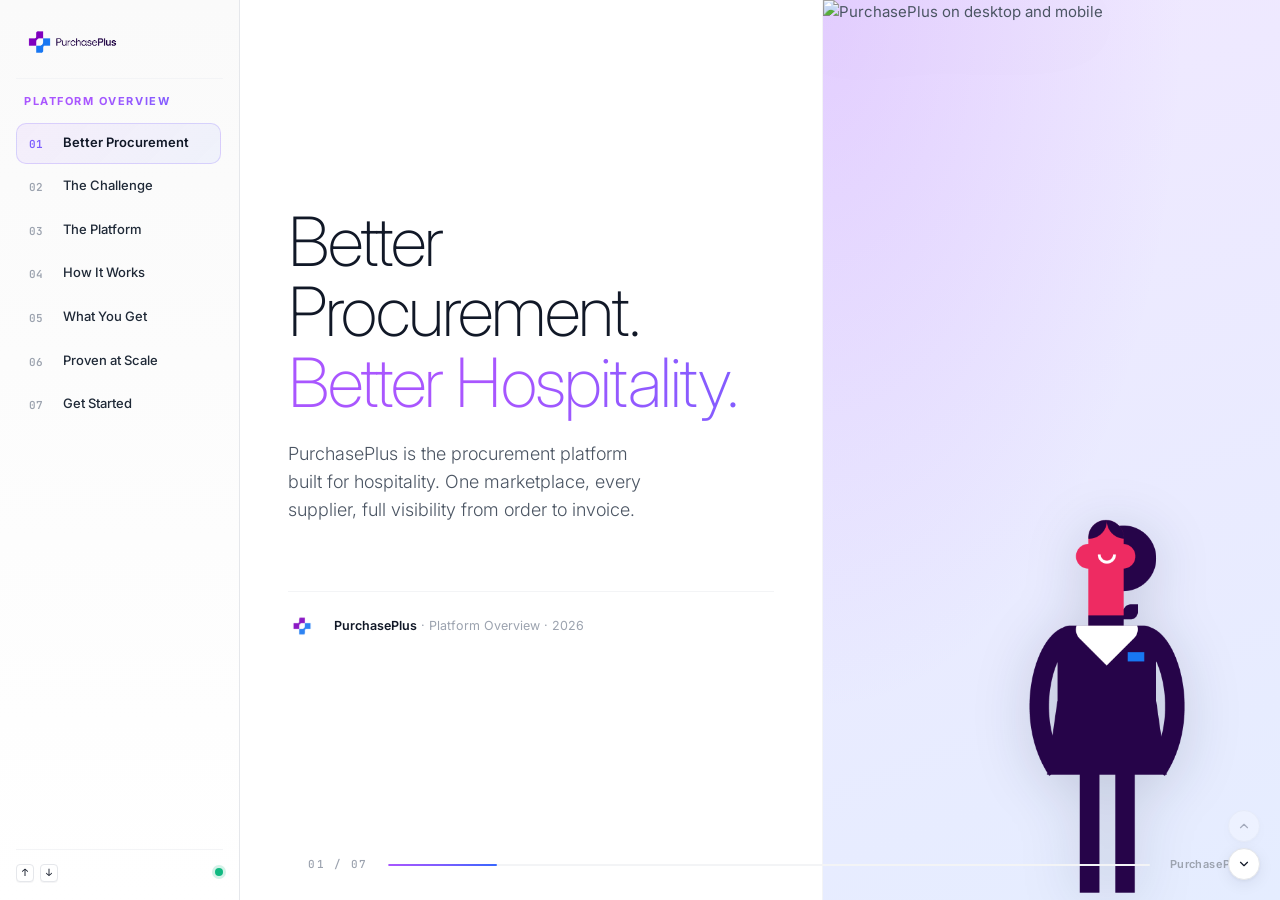
==== index.html @ c880e318 "Add branded PurchasePlus presentation template 7-slide HTML presentation with full asset set for Git" ====
<!DOCTYPE html>
<html lang="en">
<head>
<meta charset="UTF-8">
<meta name="viewport" content="width=device-width, initial-scale=1">
<title>PurchasePlus · Platform Overview</title>
<link rel="preconnect" href="https://fonts.googleapis.com">
<link rel="preconnect" href="https://fonts.gstatic.com" crossorigin>
<link href="https://fonts.googleapis.com/css2?family=Inter:wght@200;300;400;500;600;700&family=JetBrains+Mono:wght@400;500&display=swap" rel="stylesheet">
<link rel="icon" href="assets/PurchasePlus Logos/logo-emblem-mobile.png">
<style>
/* ==========================================================================
   PurchasePlus Presentation Template — canonical design system
   Single-file HTML. No framework. Vanilla JS.
   Sidebar nav + one-slide-at-a-time desktop. Scroll-snap on mobile.

   IMAGE PATHS (all relative to this file's location at /template/):
   Logos:      assets/PurchasePlus Logos/[file]
   Characters: assets/Longarms Characters/Stand Alone/[file]
   Scenes:     assets/Longarms Scenes/[file]
   UI cards:   assets/Colourful UI UX/Stand Alone/[file]
   Screens:    assets/PurchasePlus Web Application Screens/[file]
   Devices:    assets/PurchasePlus UI & UX/[file]
   Web imgs:   assets/Web Content/Images/[file]
   ========================================================================== */

:root {
  --grad:        linear-gradient(90deg, #a956ff 0%, #7c5dff 50%, #3766fe 100%);
  --grad-soft:   linear-gradient(135deg, #f5edff 0%, #eaf1ff 100%);
  --grad-img:    linear-gradient(160deg, #f0e8ff 0%, #e5edff 100%);
  --grad-deep:   linear-gradient(135deg, #594574 0%, #220646 100%);
  --purple:      #7c5dff;
  --light-purple:#a956ff;
  --blue:        #3766fe;
  --ink:         #111827;
  --ink-soft:    #1f2937;
  --body:        #4B5563;
  --muted:       #9ca3af;
  --soft:        #f8fafc;
  --softer:      #fafafa;
  --border:      #e5e7eb;
  --border-soft: #f3f4f6;
  --bg:          #ffffff;
  --green:       #10b981;
  --shadow:      0 4px 16px rgba(15,23,42,.07), 0 1px 3px rgba(15,23,42,.05);
  --shadow-lg:   0 24px 56px rgba(15,23,42,.10), 0 4px 12px rgba(15,23,42,.06);
  --radius:      12px;
  --radius-pill: 999px;
}

*, *::before, *::after { box-sizing: border-box; margin: 0; padding: 0; }
html, body { background: var(--bg); }
body {
  font-family: 'Inter', -apple-system, BlinkMacSystemFont, sans-serif;
  color: var(--body);
  font-size: 15px;
  line-height: 1.6;
  font-weight: 400;
  -webkit-font-smoothing: antialiased;
  -moz-osx-font-smoothing: grayscale;
}
h1, h2, h3, h4, h5, h6, p { text-wrap: balance; color: var(--ink); }
h1 { font-size: clamp(40px, 5.4vw, 68px); font-weight: 200; letter-spacing: -1.8px; line-height: 1.04; }
h2 { font-size: clamp(30px, 3.8vw, 52px); font-weight: 200; letter-spacing: -1.2px; line-height: 1.08; }
h3 { font-size: 17px; font-weight: 500; letter-spacing: -.2px; }
h4 { font-size: 13.5px; font-weight: 600; }
p  { font-weight: 300; }
ul { list-style: none; }
button { font-family: inherit; cursor: pointer; border: 0; background: none; }
.mono { font-family: 'JetBrains Mono', ui-monospace, monospace; font-variant-numeric: tabular-nums; }

/* ── Animated gradient text ── */
.grad {
  background: linear-gradient(90deg, #a956ff 0%, #a956ff 20%, #7c5dff 50%, #3766fe 80%, #3766fe 100%);
  background-size: 220% auto;
  -webkit-background-clip: text;
  background-clip: text;
  color: transparent;
  -webkit-text-fill-color: transparent;
  font-weight: inherit;
  animation: gradPulse 5s linear infinite;
}
@keyframes gradPulse {
  0%   { background-position: 200% 50%; }
  100% { background-position: 0% 50%; }
}

/* ══════════════════════════════════════════════════════════
   APP SHELL
   ══════════════════════════════════════════════════════════ */
.app { display: grid; grid-template-columns: 280px 1fr; height: 100dvh; }

/* ── Sidebar ── */
.sb {
  background: linear-gradient(180deg, #fafafa 0%, #fff 100%);
  border-right: 1px solid var(--border);
  padding: 24px 16px 18px;
  display: flex; flex-direction: column;
  height: 100dvh; overflow: hidden;
}
.sb-brand {
  display: flex; align-items: center; gap: 10px;
  padding: 0 6px 18px;
  border-bottom: 1px solid var(--border-soft);
  margin-bottom: 14px;
}
.sb-brand img { height: 36px; width: auto; max-width: 200px; }
.sb-eyebrow {
  font-size: 11px; font-weight: 700; letter-spacing: .14em;
  text-transform: uppercase; padding: 0 8px 12px;
}
.sb-list { flex: 1; overflow-y: auto; padding-right: 2px; }
.sb-list::-webkit-scrollbar { width: 4px; }
.sb-list::-webkit-scrollbar-thumb { background: var(--border); border-radius: 2px; }
.sb-item {
  display: flex; align-items: flex-start; gap: 12px;
  padding: 10px 12px; border-radius: 10px; cursor: pointer;
  margin-bottom: 2px; transition: all .15s;
  border: 1px solid transparent; user-select: none;
}
.sb-item:hover { background: var(--softer); }
.sb-item.is-active {
  background: linear-gradient(135deg, rgba(169,86,255,.08) 0%, rgba(55,102,254,.06) 100%);
  border-color: rgba(124,93,255,.22);
}
.sb-item-num {
  font-size: 11px; font-weight: 600; color: var(--muted);
  font-family: 'JetBrains Mono', monospace; min-width: 22px;
  padding-top: 2px; letter-spacing: .04em;
}
.sb-item.is-active .sb-item-num { color: var(--purple); }
.sb-item-label { font-size: 13px; font-weight: 500; color: var(--ink-soft); line-height: 1.35; }
.sb-item.is-active .sb-item-label { color: var(--ink); font-weight: 600; }
.sb-foot {
  padding-top: 14px; border-top: 1px solid var(--border-soft);
  font-size: 11px; color: var(--muted);
  display: flex; justify-content: space-between; align-items: center;
}
.sb-foot-hint { display: flex; align-items: center; gap: 6px; }
.kbd {
  display: inline-flex; align-items: center; justify-content: center;
  min-width: 18px; height: 18px; padding: 0 5px;
  font-size: 10px; font-weight: 600; font-family: 'JetBrains Mono', monospace;
  background: #fff; border: 1px solid var(--border); border-radius: 4px;
  color: var(--ink); box-shadow: 0 1px 0 rgba(15,23,42,.04);
}
.dot {
  width: 8px; height: 8px; background: var(--green);
  border-radius: 50%; display: inline-block;
  box-shadow: 0 0 0 3px rgba(16,185,129,.18);
  animation: dotPulse 2.4s ease infinite;
}
@keyframes dotPulse {
  0%, 100% { box-shadow: 0 0 0 3px rgba(16,185,129,.18); }
  50%       { box-shadow: 0 0 0 7px rgba(16,185,129,.04); }
}

/* Mobile sidebar toggle */
.sb-toggle {
  display: none; position: fixed; top: 14px; left: 14px; z-index: 110;
  width: 36px; height: 36px; background: #fff; border: 1px solid var(--border);
  border-radius: 9px; flex-direction: column; align-items: center; justify-content: center;
  gap: 4px; cursor: pointer; box-shadow: 0 2px 8px rgba(15,23,42,.08);
}
.sb-toggle span { width: 16px; height: 2px; background: var(--ink); border-radius: 1px; display: block; }
.sb-overlay { display: none; position: fixed; inset: 0; background: rgba(0,0,0,.3); z-index: 99; }
.sb-overlay.is-open { display: block; }

/* ── Main ── */
.main { position: relative; height: 100dvh; overflow: hidden; }
.slides { position: relative; height: 100%; }

/* ── Slide base ── */
.slide {
  position: absolute; inset: 0;
  display: flex; flex-direction: row;
  opacity: 0; pointer-events: none;
  transition: opacity .42s ease, transform .42s ease;
  transform: translateY(12px);
}
.slide.is-active { opacity: 1; pointer-events: auto; transform: translateY(0); }

/* Left content panel */
.slide-left {
  flex: 0 0 56%;
  padding: 52px 68px 100px;
  display: flex; flex-direction: column; justify-content: center;
  overflow-y: auto; position: relative;
}
.slide-left::-webkit-scrollbar { width: 0; }

/* Right visual panel */
.slide-right {
  flex: 1;
  position: relative; overflow: hidden;
  background: var(--grad-img);
  border-left: 1px solid var(--border-soft);
}
.slide-right::before {
  content: '';
  position: absolute; inset: 0;
  background: radial-gradient(ellipse at top left, rgba(169,86,255,.18) 0%, transparent 56%);
  pointer-events: none; z-index: 0;
}

/* ── Right panel image layers ── */

/* Full-screen background screen (dimmed, gives context) */
.sr-bg-screen {
  position: absolute; inset: 0;
  width: 100%; height: 100%;
  object-fit: cover; object-position: top center;
  opacity: .18;
  z-index: 1;
}

/* Device mockup — centered, large, sits at bottom */
.sr-device {
  position: absolute;
  bottom: 0; left: 50%;
  transform: translateX(-50%);
  width: 88%; height: auto;
  max-height: 82%;
  object-fit: contain; object-position: bottom center;
  z-index: 2;
  filter: drop-shadow(0 12px 40px rgba(15,23,42,.14));
}

/* Single artboard screen — PNG drop-shadow, no white container */
.sr-screen {
  position: absolute;
  top: 50%; left: 50%;
  transform: translate(-50%, -50%);
  width: 86%; height: auto;
  max-height: 80%;
  object-fit: contain;
  z-index: 2;
  filter: drop-shadow(0 16px 48px rgba(15,23,42,.24)) drop-shadow(0 4px 12px rgba(15,23,42,.12));
}

/* Longarms character — stands at bottom, overlaps device/screen */
.sr-char {
  position: absolute;
  bottom: 0; right: 4%;
  height: 72%; width: auto;
  object-fit: contain; object-position: bottom right;
  z-index: 4;
  filter: drop-shadow(0 8px 24px rgba(15,23,42,.12));
}

/* Longarms scene — fills the panel */
.sr-scene {
  position: absolute;
  inset: 0; padding: 24px 16px 0;
  width: 100%; height: 100%;
  object-fit: contain; object-position: center bottom;
  z-index: 2;
}

/* Floating UI cards — drop-shadow on PNG, no white backing container */
.sr-card {
  position: absolute;
  z-index: 3;
  background: transparent;
  filter: drop-shadow(0 10px 32px rgba(15,23,42,.20)) drop-shadow(0 2px 6px rgba(15,23,42,.10));
}

/* Dark right panel variant (closing/CTA slides) */
.slide-right.dark {
  background: var(--grad-deep);
  border-left-color: transparent;
}
.slide-right.dark::before { display: none; }

/* Dark panel content */
.dark-cta {
  position: relative; z-index: 1;
  display: flex; flex-direction: column;
  align-items: center; justify-content: center;
  height: 100%; padding: 48px 36px; gap: 22px;
  text-align: center;
}
.dark-cta-eyebrow {
  font-size: 10px; font-weight: 700; letter-spacing: .2em;
  text-transform: uppercase; color: rgba(255,255,255,.4);
}
.dark-cta-headline {
  font-size: clamp(22px, 2.8vw, 34px); font-weight: 200;
  letter-spacing: -1px; color: #fff; line-height: 1.18; text-wrap: balance;
}
.dark-cta-url {
  font-family: 'JetBrains Mono', monospace; font-size: 12.5px;
  color: rgba(169,86,255,.85); letter-spacing: .04em;
}
.dark-cta-divider { width: 36px; height: 1px; background: rgba(255,255,255,.12); }
.dark-logo {
  width: 120px; height: auto; opacity: .2;
  filter: brightness(10); /* white */
}

/* ── Slide chrome ── */
.slide-eyebrow {
  font-size: 11px; font-weight: 700; letter-spacing: .18em;
  text-transform: uppercase; margin-bottom: 20px;
}
.slide-left h1 { margin-bottom: 22px; max-width: 18ch; }
.slide-left h2 { margin-bottom: 18px; max-width: 22ch; }
.slide-left p.lead {
  font-size: 18px; font-weight: 300; color: var(--body);
  max-width: 50ch; line-height: 1.55; margin-bottom: 28px;
}
.slide-left p.kicker {
  font-size: 12.5px; font-weight: 400; color: var(--muted); margin-top: 20px;
}

/* ── Slide footer ── */
.slide-footer {
  position: absolute; left: 68px; right: 32px; bottom: 26px;
  display: flex; justify-content: space-between; align-items: center;
  font-size: 11px; color: var(--muted); pointer-events: none; z-index: 20;
}
.slide-counter { font-family: 'JetBrains Mono', monospace; letter-spacing: .14em; font-weight: 500; }
.slide-progress { flex: 1; margin: 0 20px; height: 2px; background: var(--border-soft); border-radius: 2px; overflow: hidden; }
.slide-progress-fill { height: 100%; background: var(--grad); border-radius: 2px; transition: width .42s ease; }
.footer-brand { font-weight: 600; letter-spacing: .04em; color: var(--muted); }

/* Nav arrows */
.nav-arrows {
  position: absolute; bottom: 20px; right: 20px;
  display: flex; flex-direction: column; gap: 6px; z-index: 20;
}
.nav-arrow {
  width: 32px; height: 32px; border-radius: 50%;
  border: 1px solid var(--border); background: #fff;
  display: flex; align-items: center; justify-content: center;
  cursor: pointer; transition: all .15s; color: var(--ink);
  box-shadow: var(--shadow);
}
.nav-arrow:hover { background: var(--softer); border-color: var(--purple); color: var(--purple); }
.nav-arrow.is-disabled { opacity: .3; pointer-events: none; }
.nav-arrow svg { width: 14px; height: 14px; }

/* ══════════════════════════════════════════════════════════
   SLIDE COMPONENTS
   ══════════════════════════════════════════════════════════ */

/* Cover meta strip */
.cover-meta {
  display: flex; gap: 18px; align-items: center;
  margin-top: 40px; padding-top: 20px;
  border-top: 1px solid var(--border-soft);
  max-width: 580px;
}
.cover-logo { height: 28px; opacity: .9; }
.cover-meta-text { font-size: 12.5px; color: var(--muted); }
.cover-meta-text strong { color: var(--ink); font-weight: 600; }

/* Stats row */
.stats-row { display: grid; grid-template-columns: repeat(3, 1fr); gap: 20px; }
.stat-card { padding: 18px 0 4px; border-top: 2px solid var(--ink); }
.stat-num {
  font-size: clamp(22px, 2.6vw, 34px); font-weight: 200;
  letter-spacing: -1px; line-height: 1; color: var(--ink); margin-bottom: 10px;
  white-space: nowrap;
}
.stat-num .grad { font-weight: 300; }
.stat-label { font-size: 13.5px; line-height: 1.5; color: var(--body); font-weight: 400; }

/* Pillars (3-col) */
.pillars { display: grid; grid-template-columns: repeat(3, 1fr); gap: 24px; margin-top: 8px; }
.pillar { padding: 18px 0 0; border-top: 1px solid var(--border); }
.pillar-num {
  font-family: 'JetBrains Mono', monospace; font-size: 22px;
  font-weight: 200; letter-spacing: -1px; color: var(--ink); margin-bottom: 4px; line-height: 1;
}
.pillar-title { font-size: 13px; font-weight: 600; color: var(--ink); margin-bottom: 6px; line-height: 1.3; }
.pillar-body  { font-size: 13px; color: var(--body); line-height: 1.55; }

/* Concept cards (vertical list) */
.concept-grid { display: flex; flex-direction: column; gap: 10px; margin-top: 6px; }
.concept-card {
  padding: 14px 18px; background: var(--softer);
  border: 1px solid var(--border-soft); border-radius: var(--radius);
  display: flex; gap: 14px; align-items: flex-start;
}
.concept-tag {
  display: inline-block; padding: 3px 9px; background: var(--grad);
  color: #fff; font-family: 'JetBrains Mono', monospace;
  font-size: 9px; font-weight: 700; letter-spacing: .14em;
  border-radius: 4px; flex-shrink: 0; white-space: nowrap; margin-top: 2px;
}
.concept-title { font-size: 14px; font-weight: 600; color: var(--ink); margin-bottom: 3px; }
.concept-body  { font-size: 13px; color: var(--body); line-height: 1.5; }

/* 2-column show grid */
.show-grid { display: grid; grid-template-columns: 1fr 1fr; gap: 10px; margin-top: 8px; }
.show-card {
  padding: 16px 18px; background: var(--softer);
  border: 1px solid var(--border-soft); border-radius: var(--radius);
}
.show-tag {
  font-family: 'JetBrains Mono', monospace; font-size: 9.5px;
  font-weight: 700; letter-spacing: .14em; color: var(--purple);
  text-transform: uppercase; margin-bottom: 6px;
}
.show-title { font-size: 13.5px; font-weight: 600; color: var(--ink); margin-bottom: 5px; line-height: 1.3; }
.show-body  { font-size: 13px; color: var(--body); line-height: 1.55; }

/* Timeline */
.timeline { display: flex; flex-direction: column; gap: 0; margin-top: 4px; }
.tl-item {
  display: grid; grid-template-columns: 72px 1fr; gap: 14px;
  padding: 13px 0; border-bottom: 1px solid var(--border-soft);
  align-items: start;
}
.tl-item:last-child { border-bottom: none; }
.tl-num {
  font-family: 'JetBrains Mono', monospace; font-size: 26px;
  font-weight: 200; letter-spacing: -1px; color: var(--muted);
  line-height: 1; margin-top: 2px;
}
.tl-item.active .tl-num { color: var(--purple); }
.tl-title { font-size: 14px; font-weight: 600; color: var(--ink); margin-bottom: 3px; line-height: 1.3; }
.tl-body  { font-size: 13px; color: var(--body); line-height: 1.5; }

/* Statement / quote block */
.statement-block {
  padding: 20px 26px; background: var(--grad-soft);
  border-left: 3px solid var(--purple); border-radius: 0 var(--radius) var(--radius) 0;
  margin-bottom: 22px;
}
.statement-block p {
  font-size: 15.5px; font-weight: 300; color: var(--ink);
  line-height: 1.65; font-style: italic; text-wrap: balance;
}

/* Result metrics strip */
.metrics-row { display: flex; gap: 0; margin-top: 20px; border-top: 1px solid var(--border-soft); }
.metric { flex: 1; padding: 18px 0 4px; }
.metric + .metric { padding-left: 18px; border-left: 1px solid var(--border-soft); margin-left: 0; padding-left: 18px; }
.metric-num {
  font-size: 30px; font-weight: 200; letter-spacing: -1.5px;
  color: var(--ink); line-height: 1; margin-bottom: 4px;
}
.metric-label { font-size: 12px; color: var(--body); line-height: 1.4; }

/* CTA button */
.cta-btn {
  display: inline-flex; align-items: center; gap: 10px;
  background: var(--grad); color: #fff;
  font-size: 15px; font-weight: 600; letter-spacing: .01em;
  padding: 13px 28px; border-radius: var(--radius-pill); border: none;
  cursor: pointer; white-space: nowrap;
  box-shadow: 0 4px 18px rgba(124,93,255,.32);
  transition: transform .15s, box-shadow .15s;
  margin-top: 28px;
}
.cta-btn:hover { transform: translateY(-2px); box-shadow: 0 8px 28px rgba(124,93,255,.48); }

/* ══════════════════════════════════════════════════════════
   RESPONSIVE
   ══════════════════════════════════════════════════════════ */

@media (max-width: 1600px) {
  .app { grid-template-columns: 280px 1fr; }
}
@media (max-width: 1280px) {
  .app { grid-template-columns: 240px 1fr; }
  .slide-left { padding: 36px 48px 90px; }
  .slide-left h2 { font-size: clamp(24px, 3vw, 44px); }
}

/* ════════════════════════════════════════════════════
   TABLET + MOBILE — scroll-snap layout
   ════════════════════════════════════════════════════ */
@media (max-width: 1100px) {
  .app { grid-template-columns: 1fr; height: 100dvh; }

  .sb {
    position: fixed; left: 0; top: 0; bottom: 0; width: 280px; z-index: 100;
    transform: translateX(-100%); transition: transform .28s cubic-bezier(.4,0,.2,1);
    box-shadow: 6px 0 32px rgba(15,23,42,.14); height: 100dvh;
  }
  .sb.is-open { transform: translateX(0); }
  .sb-toggle { display: flex; }

  .main {
    overflow-y: scroll; height: 100dvh;
    scroll-snap-type: y mandatory;
    -webkit-overflow-scrolling: touch;
  }
  .slides { position: static; height: auto; display: block; }

  .slide {
    position: static !important; opacity: 1 !important;
    transform: none !important; pointer-events: auto !important;
    display: flex; flex-direction: column; height: auto;
  }

  .slide-right {
    order: -1; flex: none; width: 100%; height: 100dvh;
    scroll-snap-align: start; border-left: none; overflow: hidden;
  }
  .slide-right.dark { order: 1; }

  .slide-left {
    flex: none; width: 100%; height: 100dvh;
    scroll-snap-align: start;
    padding: 56px 26px 88px; box-sizing: border-box;
    overflow: hidden; justify-content: space-between;
  }
  .slide-left h1 { font-size: clamp(28px, 6vw, 44px); margin-bottom: 14px; }
  .slide-left h2 { font-size: clamp(22px, 4.5vw, 38px); letter-spacing: -.4px; margin-bottom: 10px; }
  .slide-left p.lead { font-size: clamp(14px, 2.2vw, 16px); margin-bottom: 14px; }
  .slide-eyebrow { margin-bottom: 8px; }

  /* Mobile right-panel images */
  .sr-device { width: 80%; max-height: 72%; }
  .sr-char   { height: 60%; right: 2%; }
  .sr-screen { width: 78%; max-height: 72%; }
  .sr-card   { transform: none !important; }

  /* Component reductions */
  .stats-row { grid-template-columns: 1fr; gap: 0; }
  .stat-card { padding: 12px 0; border-top: 1px solid var(--border-soft); }
  .stat-card:first-child { border-top: 2px solid var(--ink); }
  .stat-num { font-size: 28px; margin-bottom: 4px; }

  .pillars { grid-template-columns: 1fr; gap: 0; }
  .pillar { border-top: 1px solid var(--border-soft); padding: 12px 0; }
  .pillar:first-child { border-top: none; padding-top: 0; }
  .pillar-num { font-size: 18px; }

  .concept-grid { gap: 8px; }
  .concept-card { padding: 11px 14px; }

  .show-grid { grid-template-columns: 1fr 1fr; gap: 8px; }
  .show-card { padding: 12px 14px; }
  .show-title { font-size: 12.5px; }
  .show-body  { font-size: 12px; }

  .timeline { gap: 0; }
  .tl-item { padding: 10px 0; grid-template-columns: 48px 1fr; }
  .tl-num { font-size: 18px; }
  .tl-title { font-size: 13px; }

  .statement-block { padding: 14px 18px; margin-bottom: 12px; }
  .statement-block p { font-size: 13.5px; }

  .metrics-row { flex-wrap: wrap; }
  .metric { min-width: 45%; padding: 10px 0 !important; border-left: none !important; }
  .metric-num { font-size: 24px; }

  .cover-meta { margin-top: 16px; padding-top: 14px; }

  .slide-footer { left: 14px; right: 14px; bottom: 12px; position: fixed; font-size: 10.5px; }
  .nav-arrows   { bottom: 50px; right: 14px; }
}

@media (max-width: 900px) {
  .slide-left { padding: 48px 22px 80px; }
  .slide-left h2 { font-size: clamp(20px, 4vw, 30px); }
  .slide-left p.lead { font-size: clamp(13px, 2vw, 15px); }
}

@media (max-width: 600px) {
  .slide-left { padding: 44px 18px 76px; }
  .slide-left h1 { font-size: clamp(22px, 6vw, 30px); }
  .slide-left h2 { font-size: clamp(18px, 5vw, 26px); letter-spacing: -.2px; margin-bottom: 8px; }
  .slide-left p.lead { font-size: clamp(12.5px, 3.5vw, 15px); margin-bottom: 10px; }
  .show-grid { grid-template-columns: 1fr; gap: 6px; }
  .cta-btn { font-size: 14px; padding: 11px 22px; }
  .slide-footer { left: 10px; right: 10px; bottom: 8px; }
  .nav-arrows { bottom: 44px; right: 10px; }
  .nav-arrow { width: 30px; height: 30px; }
}

@media (max-width: 420px) {
  .slide-left { padding: 40px 14px 70px; }
  .slide-left h2 { font-size: clamp(17px, 5.5vw, 22px); }
}
</style>
</head>
<body>

<div class="app">

  <!-- ════════════════════════════════════
       SIDEBAR
       ════════════════════════════════════ -->
  <aside class="sb" id="sidebar">
    <div class="sb-brand">
      <img src="assets/PurchasePlus Logos/logo-horizontal-color.png" alt="PurchasePlus">
    </div>
    <!-- Update eyebrow to match presentation topic -->
    <div class="sb-eyebrow"><span class="grad">Platform Overview</span></div>
    <nav class="sb-list" id="sbList"></nav>
    <button class="sb-toggle" id="sbToggle" aria-label="Menu">
      <span></span><span></span><span></span>
    </button>
    <div class="sb-overlay" id="sbOverlay"></div>
    <div class="sb-foot">
      <div class="sb-foot-hint">
        <span class="kbd">↑</span><span class="kbd">↓</span>
      </div>
      <div><span class="dot"></span></div>
    </div>
  </aside>

  <!-- ════════════════════════════════════
       MAIN
       ════════════════════════════════════ -->
  <main class="main" id="mainEl">
    <div class="slides" id="slides">

      <!-- ══════════════════════════════
           SLIDE 01 — COVER
           Device mockup + Longarms scene layered
           ══════════════════════════════ -->
      <section class="slide is-active" data-title="Better Procurement">

        <div class="slide-left">
          <h1>Better Procurement.<br><span class="grad">Better Hospitality.</span></h1>
          <p class="lead">PurchasePlus is the procurement platform built for hospitality. One marketplace, every supplier, full visibility from order to invoice.</p>
          <div class="cover-meta">
            <img src="assets/PurchasePlus Logos/98-082 PurchasePlus Logo Emblem RGB 72dpi.png" alt="PurchasePlus" class="cover-logo">
            <!-- Update: presenter name, date, audience -->
            <div class="cover-meta-text"><strong>PurchasePlus</strong> · Platform Overview · 2026</div>
          </div>
        </div>

        <div class="slide-right">
          <!-- Device fills entire panel via cover crop — product UI is the hero -->
          <img src="assets/PurchasePlus UI & UX/002_responsive-marketplace-desktop-mobile.png"
               alt="PurchasePlus on desktop and mobile"
               style="position:absolute; inset:0; width:100%; height:100%; object-fit:cover; object-position:center top; z-index:2; filter:drop-shadow(0 12px 40px rgba(15,23,42,.14));">
          <!-- Manager character peeks from bottom-right corner -->
          <img src="assets/Longarms Characters/Stand Alone/98-084 PurchasePlus Longarm Illustration Manager Retina.png"
               alt=""
               style="position:absolute; bottom:0; right:0; height:52%; width:auto; z-index:4; filter:drop-shadow(0 8px 28px rgba(15,23,42,.16));">
        </div>

      </section>

      <!-- ══════════════════════════════
           SLIDE 02 — THE CHALLENGE
           Dashboard screen + Bargain Brian
           ══════════════════════════════ -->
      <section class="slide" data-title="The Challenge">

        <div class="slide-left">
          <div class="slide-eyebrow"><span class="grad">01 / The Challenge</span></div>
          <h2>Procurement is still<br><span class="grad">costing you.</span></h2>
          <p class="lead">Manual ordering, disconnected suppliers, and zero visibility into spend are draining hospitality margins every day.</p>
          <div class="stats-row">
            <div class="stat-card">
              <div class="stat-num"><span class="grad">68%</span></div>
              <div class="stat-label">of hospitality operators still process purchase orders manually.</div>
            </div>
            <div class="stat-card">
              <div class="stat-num">$240K</div>
              <div class="stat-label">average annual overspend per property from unmanaged supplier pricing.</div>
            </div>
            <div class="stat-card">
              <div class="stat-num"><span class="grad">14 days</span></div>
              <div class="stat-label">average invoice approval cycle. Industry best practice is 3 days.</div>
            </div>
          </div>
          <p class="kicker">Source: PurchasePlus 2026 Hospitality Procurement Index.</p>
        </div>

        <div class="slide-right">
          <!-- Requisitions / approval screen as context -->
          <img class="sr-screen"
               src="assets/PurchasePlus Web Application Screens/Artboard 3_PurchasePlu.png"
               alt="Requisitions awaiting approval"
               style="top:46%;transform:translate(-50%,-50%) rotate(2deg);">
          <!-- Bargain Brian standing in front -->
          <img class="sr-char"
               src="assets/Longarms Characters/Named Characters/98-084 PurchasePlus Longarm Illustration Bargain Brian Retina.png"
               alt=""
               style="right:2%;">
          <!-- Floating KPI card -->
          <img class="sr-card"
               src="assets/Colourful UI UX/Stand Alone/Total Spend.png"
               alt=""
               style="top:12%; left:8%; width:36%; max-width:160px;">
        </div>

      </section>

      <!-- ══════════════════════════════
           SLIDE 03 — THE PLATFORM
           Dashboard artboard + Manager character
           ══════════════════════════════ -->
      <section class="slide" data-title="The Platform">

        <div class="slide-left">
          <div class="slide-eyebrow"><span class="grad">02 / The Platform</span></div>
          <h2>One platform.<br><span class="grad">Everything connected.</span></h2>
          <p class="lead">PurchasePlus replaces fragmented supplier relationships, manual POs, and paper invoices with a single intelligent procurement layer.</p>
          <div class="pillars">
            <div class="pillar">
              <div class="pillar-num mono">01</div>
              <div class="pillar-title">Smart Marketplace</div>
              <div class="pillar-body">5,000+ suppliers. Real-time pricing. Order from any device.</div>
            </div>
            <div class="pillar">
              <div class="pillar-num mono">02</div>
              <div class="pillar-title">AI Invoicing</div>
              <div class="pillar-body">3-way match, automated approval, AP sync in under 60 seconds.</div>
            </div>
            <div class="pillar">
              <div class="pillar-num mono">03</div>
              <div class="pillar-title">Full Visibility</div>
              <div class="pillar-body">Spend analytics, budget tracking, and compliance reporting.</div>
            </div>
          </div>
          <p class="kicker">Integrates with 40+ POS and accounting systems including Xero, Oracle, and MYOB.</p>
        </div>

        <div class="slide-right">
          <!-- Dashboard home screen dimmed as background layer -->
          <img class="sr-bg-screen"
               src="assets/PurchasePlus Web Application Screens/Artboard 2_PurchasePlu.png"
               alt="">
          <!-- Dashboard card floating -->
          <img class="sr-card"
               src="assets/Colourful UI UX/Stand Alone/Amount Spent Per Category.png"
               alt=""
               style="top:10%; left:50%; transform:translateX(-50%); width:58%; max-width:240px;">
          <!-- Procurement savings chart -->
          <img class="sr-card"
               src="assets/Colourful UI UX/Stand Alone/Procurement Savings.png"
               alt=""
               style="top:42%; right:6%; width:44%; max-width:180px; transform:rotate(1.5deg);">
          <!-- Manager character -->
          <img class="sr-char"
               src="assets/Longarms Characters/Stand Alone/98-084 PurchasePlus Longarm Illustration Manager Retina.png"
               alt=""
               style="right:0%; height:64%;">
        </div>

      </section>

      <!-- ══════════════════════════════
           SLIDE 04 — HOW IT WORKS
           PO screen + Speedy Simon
           ══════════════════════════════ -->
      <section class="slide" data-title="How It Works">

        <div class="slide-left">
          <div class="slide-eyebrow"><span class="grad">03 / How It Works</span></div>
          <h2>From order to invoice<br><span class="grad">in four steps.</span></h2>
          <p class="lead">PurchasePlus handles the full procurement cycle so your team can focus on hospitality, not paperwork.</p>
          <div class="timeline">
            <div class="tl-item active">
              <div class="tl-num mono grad">01</div>
              <div>
                <div class="tl-title">Browse and order from the marketplace</div>
                <div class="tl-body">Staff place orders on any device. Real-time pricing from 5,000+ verified suppliers.</div>
              </div>
            </div>
            <div class="tl-item">
              <div class="tl-num mono">02</div>
              <div>
                <div class="tl-title">Approve in seconds, not days</div>
                <div class="tl-body">Automated approval workflows route POs to the right person based on value and category.</div>
              </div>
            </div>
            <div class="tl-item">
              <div class="tl-num mono">03</div>
              <div>
                <div class="tl-title">Receive goods and confirm delivery</div>
                <div class="tl-body">Mobile receiving confirms delivery against the original order. Discrepancies flagged instantly.</div>
              </div>
            </div>
            <div class="tl-item">
              <div class="tl-num mono">04</div>
              <div>
                <div class="tl-title">AI matches and syncs the invoice</div>
                <div class="tl-body">3-way match against PO and delivery note. Auto-coded and posted to your accounting system.</div>
              </div>
            </div>
          </div>
        </div>

        <div class="slide-right">
          <!-- Purchase orders list with green approvals -->
          <img class="sr-screen"
               src="assets/PurchasePlus Web Application Screens/Artboard 5_PurchasePlu.png"
               alt="Purchase orders list"
               style="top:42%; transform:translate(-50%,-50%) rotate(-1.5deg); width:80%;">
          <!-- Closed invoices KPI -->
          <img class="sr-card"
               src="assets/Colourful UI UX/Stand Alone/Closed Invoices.png"
               alt=""
               style="top:8%; right:8%; width:40%; max-width:160px;">
          <!-- Speedy Simon — efficiency character -->
          <img class="sr-char"
               src="assets/Longarms Characters/Named Characters/98-084 PurchasePlus Longarm Illustration Speedy Simon Retina.png"
               alt=""
               style="height:66%; right:1%;">
        </div>

      </section>

      <!-- ══════════════════════════════
           SLIDE 05 — WHAT YOU GET
           Spend analytics hero + UI cards collage
           ══════════════════════════════ -->
      <section class="slide" data-title="What You Get">

        <div class="slide-left">
          <div class="slide-eyebrow"><span class="grad">04 / What You Get</span></div>
          <h2>Real outcomes.<br><span class="grad">Not promises.</span></h2>
          <p class="lead">Every PurchasePlus property sees measurable results within the first 90 days of going live.</p>
          <div class="show-grid">
            <div class="show-card">
              <div class="show-tag">SAVINGS</div>
              <div class="show-title">Cost reduction from day one</div>
              <div class="show-body">Supplier price benchmarking and contract compliance stop overpayment before it happens.</div>
            </div>
            <div class="show-card">
              <div class="show-tag">COMPLIANCE</div>
              <div class="show-title">Audit-ready at all times</div>
              <div class="show-body">Every PO, approval, and invoice is logged with a full digital trail. SOC2 and ISO 27001 certified.</div>
            </div>
            <div class="show-card">
              <div class="show-tag">EFFICIENCY</div>
              <div class="show-title">Hours back for your team</div>
              <div class="show-body">Staff spend 80% less time on ordering and invoice chasing. Redeployed to guest-facing work.</div>
            </div>
            <div class="show-card">
              <div class="show-tag">VISIBILITY</div>
              <div class="show-title">Spend in one dashboard</div>
              <div class="show-body">Real-time view across every property. Category analysis, budget alerts, trend reports.</div>
            </div>
          </div>
        </div>

        <div class="slide-right">
          <!-- Spend analytics hero illustration — cloud composition -->
          <img class="sr-scene"
               src="assets/Colourful UI UX/Illustrations/Hero Videos/002_spend-analytics-dashboard-hero.png"
               alt="Spend analytics dashboard"
               style="object-fit:contain; padding:24px 16px; opacity:.92;">
          <!-- Food cost KPI floating -->
          <img class="sr-card"
               src="assets/Colourful UI UX/Stand Alone/Food Cost.png"
               alt=""
               style="bottom:12%; left:6%; width:38%; max-width:148px; transform:rotate(-2deg);">
        </div>

      </section>

      <!-- ══════════════════════════════
           SLIDE 06 — PROVEN AT SCALE
           Buyer + Seller scene
           ══════════════════════════════ -->
      <section class="slide" data-title="Proven at Scale">

        <div class="slide-left">
          <div class="slide-eyebrow"><span class="grad">05 / Proven at Scale</span></div>
          <h2>5,000 properties.<br><span class="grad">One platform.</span></h2>
          <div class="statement-block">
            <p>"We cut our invoice processing time from 14 days to under 48 hours in the first month. PurchasePlus didn't just save us money, it gave us back control of our operation."</p>
          </div>
          <p class="kicker" style="margin-top:4px;">Head of Procurement, leading Asia-Pacific hotel group.</p>
          <div class="metrics-row">
            <div class="metric">
              <div class="metric-num"><span class="grad">5,000+</span></div>
              <div class="metric-label">Properties live across APAC, EMEA, and North America.</div>
            </div>
            <div class="metric">
              <div class="metric-num">$2.4B</div>
              <div class="metric-label">Annual procurement processed through the platform.</div>
            </div>
            <div class="metric">
              <div class="metric-num"><span class="grad">99.9%</span></div>
              <div class="metric-label">Platform uptime SLA. SOC2 and ISO 27001 certified.</div>
            </div>
          </div>
        </div>

        <div class="slide-right">
          <!-- Decorative cloud — top left -->
          <img src="assets/Colourful UI UX/Stand Alone/CLOUDS.png" alt=""
               style="position:absolute; top:-4%; left:-8%; width:52%; opacity:.55; z-index:1; transform:rotate(-12deg);">
          <!-- Decorative cloud — top right -->
          <img src="assets/Colourful UI UX/Stand Alone/CLOUDS.png" alt=""
               style="position:absolute; top:-2%; right:-12%; width:44%; opacity:.4; z-index:1; transform:rotate(18deg) scaleX(-1);">
          <!-- Procurement Savings card — top center -->
          <img class="sr-card"
               src="assets/Colourful UI UX/Stand Alone/Procurement Savings.png" alt=""
               style="top:6%; left:50%; transform:translateX(-50%); width:54%; max-width:210px; z-index:3;">
          <!-- Buyer and Seller scene — anchored bottom, fills lower two-thirds -->
          <img class="sr-scene"
               src="assets/Longarms Scenes/98-084 PurchasePlus Scene Illustration Buyer and Seller Interaction Transparent 300dpi.png"
               alt="Buyer and supplier connected"
               style="padding:28% 4px 0; object-position:bottom center; opacity:.96;">
        </div>

      </section>

      <!-- ══════════════════════════════
           SLIDE 07 — GET STARTED
           Concept cards + dark CTA panel
           ══════════════════════════════ -->
      <section class="slide" data-title="Get Started">

        <div class="slide-left">
          <div class="slide-eyebrow"><span class="grad">06 / Get Started</span></div>
          <h2>Ready when<br><span class="grad">you are.</span></h2>
          <p class="lead">PurchasePlus is live in under 30 days. No disruption to current operations. Your team is supported every step of the way.</p>
          <div class="concept-grid">
            <div class="concept-card">
              <div class="concept-tag">WEEK 1</div>
              <div>
                <div class="concept-title">Setup and onboarding</div>
                <div class="concept-body">Supplier connections, system integrations, and team training handled by our implementation team.</div>
              </div>
            </div>
            <div class="concept-card">
              <div class="concept-tag">WEEK 2-4</div>
              <div>
                <div class="concept-title">Go live on your first property</div>
                <div class="concept-body">Full support during first month. Dedicated customer success manager from day one.</div>
              </div>
            </div>
            <div class="concept-card">
              <div class="concept-tag">DAY 90</div>
              <div>
                <div class="concept-title">Savings review</div>
                <div class="concept-body">We show you exactly what PurchasePlus has saved you. Transparent, in writing.</div>
              </div>
            </div>
          </div>
          <button class="cta-btn" onclick="window.open('https://purchaseplus.com','_blank')">
            Book a demo
          </button>
        </div>

        <!-- Dark right panel -->
        <div class="slide-right dark">
          <div class="dark-cta">
            <div class="dark-cta-eyebrow">Get in touch</div>
            <!-- Vertical logo: colored emblem + white PurchasePlus text + white slogan -->
            <img src="assets/PurchasePlus Logos/logo-vertical-slogan-white.png"
                 alt="PurchasePlus" style="width:180px; height:auto; opacity:.92;">
            <div class="dark-cta-divider"></div>
            <div class="dark-cta-url">purchaseplus.com</div>
          </div>
        </div>

      </section>

    </div><!-- /slides -->

    <!-- Slide footer -->
    <div class="slide-footer">
      <div class="slide-counter mono" id="counter">01 / 07</div>
      <div class="slide-progress"><div class="slide-progress-fill" id="progress"></div></div>
      <div class="footer-brand">PurchasePlus</div>
    </div>

    <!-- Nav arrows -->
    <div class="nav-arrows">
      <button class="nav-arrow" id="prev" aria-label="Previous">
        <svg viewBox="0 0 24 24" fill="none" stroke="currentColor" stroke-width="2" stroke-linecap="round" stroke-linejoin="round"><polyline points="18 15 12 9 6 15"/></svg>
      </button>
      <button class="nav-arrow" id="next" aria-label="Next">
        <svg viewBox="0 0 24 24" fill="none" stroke="currentColor" stroke-width="2" stroke-linecap="round" stroke-linejoin="round"><polyline points="6 9 12 15 18 9"/></svg>
      </button>
    </div>

  </main>

</div>

<script>
(function() {
  var slides  = Array.from(document.querySelectorAll('.slide'));
  var sbList  = document.getElementById('sbList');
  var prevBtn = document.getElementById('prev');
  var nextBtn = document.getElementById('next');
  var counter = document.getElementById('counter');
  var progress = document.getElementById('progress');
  var total   = slides.length;
  var current = 0;

  slides.forEach(function(s, i) {
    var item = document.createElement('div');
    item.className = 'sb-item' + (i === 0 ? ' is-active' : '');
    item.dataset.idx = i;
    item.innerHTML =
      '<div class="sb-item-num">' + String(i + 1).padStart(2, '0') + '</div>' +
      '<div class="sb-item-label">' + s.dataset.title + '</div>';
    item.addEventListener('click', function() { go(i); });
    sbList.appendChild(item);
  });

  var mainEl = document.getElementById('mainEl');
  function isMobile() { return window.innerWidth <= 1100; }

  function go(i) {
    if (i < 0 || i >= total) return;
    if (!isMobile() && i === current) return;
    sbList.children[current].classList.remove('is-active');
    current = i;
    sbList.children[current].classList.add('is-active');
    if (isMobile()) {
      mainEl.scrollTo({ top: i * 2 * window.innerHeight, behavior: 'smooth' });
    } else {
      slides.forEach(function(s, idx) { s.classList.toggle('is-active', idx === i); });
    }
    updateChrome();
  }

  mainEl.addEventListener('scroll', function() {
    if (!isMobile()) return;
    var dvh = window.innerHeight;
    if (!dvh) return;
    var sectionIdx = Math.round(mainEl.scrollTop / dvh);
    var slideIdx = Math.min(Math.floor(sectionIdx / 2), total - 1);
    if (slideIdx !== current) {
      sbList.children[current].classList.remove('is-active');
      current = slideIdx;
      sbList.children[current].classList.add('is-active');
      updateChrome();
    }
  }, { passive: true });

  window.addEventListener('resize', function() {
    if (!isMobile()) {
      slides.forEach(function(s, idx) { s.classList.toggle('is-active', idx === current); });
      mainEl.scrollTop = 0;
    } else {
      slides.forEach(function(s) { s.classList.remove('is-active'); });
    }
  });

  function updateChrome() {
    counter.textContent = String(current + 1).padStart(2, '0') + ' / ' + String(total).padStart(2, '0');
    progress.style.width = (((current + 1) / total) * 100) + '%';
    prevBtn.classList.toggle('is-disabled', current === 0);
    nextBtn.classList.toggle('is-disabled', current === total - 1);
  }

  prevBtn.addEventListener('click', function() {
    if (isMobile()) { mainEl.scrollBy({ top: -window.innerHeight, behavior: 'smooth' }); }
    else { go(current - 1); }
  });
  nextBtn.addEventListener('click', function() {
    if (isMobile()) { mainEl.scrollBy({ top: window.innerHeight, behavior: 'smooth' }); }
    else { go(current + 1); }
  });

  document.addEventListener('keydown', function(e) {
    if (isMobile()) return;
    if (['ArrowDown', 'ArrowRight', 'PageDown', ' '].includes(e.key)) { e.preventDefault(); go(current + 1); }
    else if (['ArrowUp', 'ArrowLeft', 'PageUp'].includes(e.key))      { e.preventDefault(); go(current - 1); }
    else if (e.key === 'Home') { e.preventDefault(); go(0); }
    else if (e.key === 'End')  { e.preventDefault(); go(total - 1); }
  });

  var wheelCooldown = false;
  document.addEventListener('wheel', function(e) {
    if (isMobile()) return;
    var scrollable = e.target.closest('.slide-left');
    if (scrollable) {
      var atBottom = scrollable.scrollTop + scrollable.clientHeight >= scrollable.scrollHeight - 10;
      var atTop    = scrollable.scrollTop <= 10;
      if ((e.deltaY > 0 && !atBottom) || (e.deltaY < 0 && !atTop)) return;
    }
    if (wheelCooldown || Math.abs(e.deltaY) < 30) return;
    e.preventDefault();
    wheelCooldown = true;
    go(e.deltaY > 0 ? current + 1 : current - 1);
    setTimeout(function() { wheelCooldown = false; }, 800);
  }, { passive: false });

  updateChrome();

  var sb      = document.getElementById('sidebar');
  var toggle  = document.getElementById('sbToggle');
  var overlay = document.getElementById('sbOverlay');
  function closeSb() { sb.classList.remove('is-open'); overlay.classList.remove('is-open'); }
  if (toggle) {
    toggle.addEventListener('click', function() {
      var open = sb.classList.toggle('is-open');
      overlay.classList.toggle('is-open', open);
    });
    overlay.addEventListener('click', closeSb);
    sbList.addEventListener('click', closeSb);
  }

  var touchX = null;
  document.addEventListener('touchstart', function(e) { touchX = e.touches[0].clientX; }, { passive: true });
  document.addEventListener('touchend', function(e) {
    if (isMobile()) { touchX = null; return; }
    if (touchX === null) return;
    var dx = e.changedTouches[0].clientX - touchX;
    touchX = null;
    if (Math.abs(dx) > 48) { dx < 0 ? go(current + 1) : go(current - 1); }
  }, { passive: true });
})();
</script>
</body>
</html>
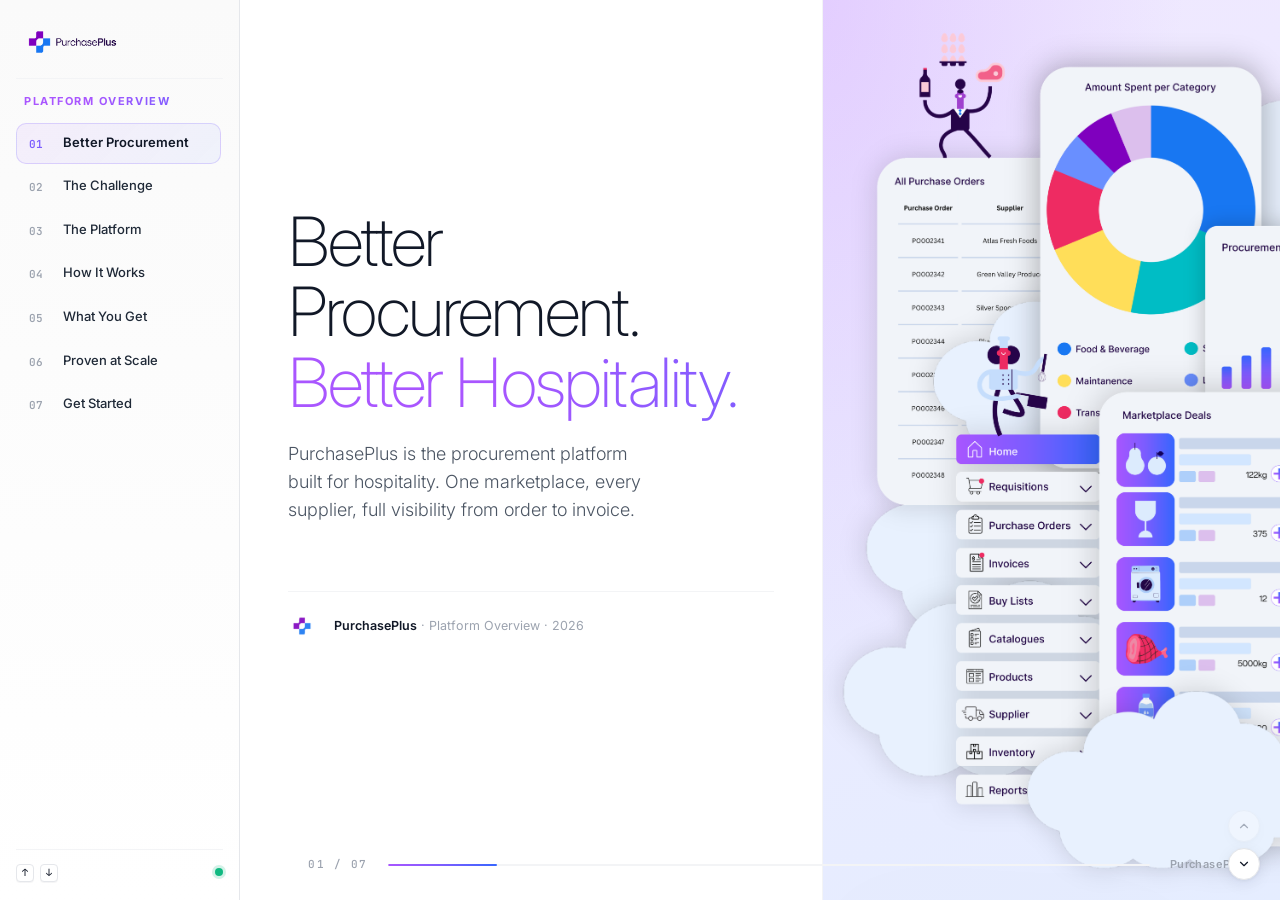
==== commit 2612250e: "Fix slide 1: dashboard hero fills right panel, device overlaid on top" ====
--- a/index.html
+++ b/index.html
@@ -630,14 +630,14 @@
         </div>
 
         <div class="slide-right">
-          <!-- Device fills entire panel via cover crop — product UI is the hero -->
+          <!-- Illustrated dashboard hero fills the panel with colour and life -->
+          <img src="assets/Colourful UI UX/Illustrations/Hero Videos/002_spend-analytics-dashboard-hero.png"
+               alt=""
+               style="position:absolute; inset:0; width:100%; height:100%; object-fit:cover; object-position:left top; z-index:1;">
+          <!-- Device mockup overlaid in lower-right, extending slightly beyond panel edge -->
           <img src="assets/PurchasePlus UI & UX/002_responsive-marketplace-desktop-mobile.png"
                alt="PurchasePlus on desktop and mobile"
-               style="position:absolute; inset:0; width:100%; height:100%; object-fit:cover; object-position:center top; z-index:2; filter:drop-shadow(0 12px 40px rgba(15,23,42,.14));">
-          <!-- Manager character peeks from bottom-right corner -->
-          <img src="assets/Longarms Characters/Stand Alone/98-084 PurchasePlus Longarm Illustration Manager Retina.png"
-               alt=""
-               style="position:absolute; bottom:0; right:0; height:52%; width:auto; z-index:4; filter:drop-shadow(0 8px 28px rgba(15,23,42,.16));">
+               style="position:absolute; bottom:-6%; right:-8%; width:94%; height:auto; z-index:3; filter:drop-shadow(0 20px 56px rgba(15,23,42,.30)) drop-shadow(0 4px 12px rgba(15,23,42,.16));">
         </div>
 
       </section>
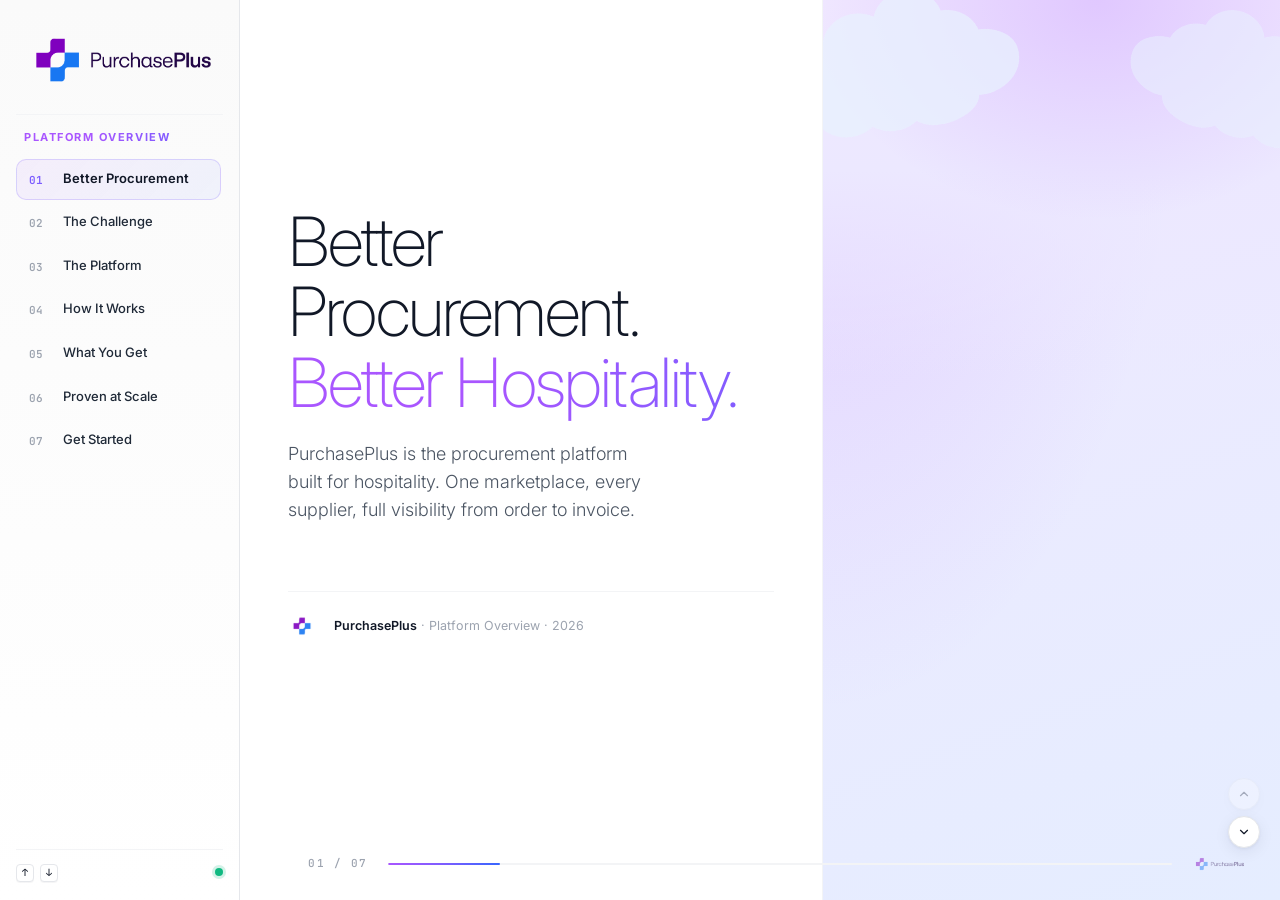
==== commit f913c09e: "Logo 2x, nav arrows up, footer logo, slide1 gradient mask + clouds" ====
--- a/index.html
+++ b/index.html
@@ -104,7 +104,7 @@
   border-bottom: 1px solid var(--border-soft);
   margin-bottom: 14px;
 }
-.sb-brand img { height: 36px; width: auto; max-width: 200px; }
+.sb-brand img { height: 72px; width: auto; max-width: 220px; }
 .sb-eyebrow {
   font-size: 11px; font-weight: 700; letter-spacing: .14em;
   text-transform: uppercase; padding: 0 8px 12px;
@@ -326,7 +326,7 @@
 
 /* Nav arrows */
 .nav-arrows {
-  position: absolute; bottom: 20px; right: 20px;
+  position: absolute; bottom: 52px; right: 20px;
   display: flex; flex-direction: column; gap: 6px; z-index: 20;
 }
 .nav-arrow {
@@ -629,15 +629,22 @@
           </div>
         </div>
 
-        <div class="slide-right">
-          <!-- Illustrated dashboard hero fills the panel with colour and life -->
-          <img src="assets/Colourful UI UX/Illustrations/Hero Videos/002_spend-analytics-dashboard-hero.png"
-               alt=""
-               style="position:absolute; inset:0; width:100%; height:100%; object-fit:cover; object-position:left top; z-index:1;">
-          <!-- Device mockup overlaid in lower-right, extending slightly beyond panel edge -->
+        <div class="slide-right" style="overflow:hidden;">
+          <!-- Device image fills the full panel — devices show in lower ~65% -->
           <img src="assets/PurchasePlus UI & UX/002_responsive-marketplace-desktop-mobile.png"
                alt="PurchasePlus on desktop and mobile"
-               style="position:absolute; bottom:-6%; right:-8%; width:94%; height:auto; z-index:3; filter:drop-shadow(0 20px 56px rgba(15,23,42,.30)) drop-shadow(0 4px 12px rgba(15,23,42,.16));">
+               style="position:absolute;inset:0;width:100%;height:100%;object-fit:cover;object-position:center top;z-index:1;">
+          <!-- Gradient mask: blends away the image's purple sky, reveals brand bg -->
+          <div style="position:absolute;top:0;left:0;right:0;height:42%;z-index:2;
+                      background:linear-gradient(180deg,#f0e8ff 0%,#ece8ff 45%,rgba(240,232,255,0) 100%);"></div>
+          <!-- Radial brand glow behind clouds -->
+          <div style="position:absolute;top:0;left:0;right:0;height:50%;z-index:3;
+                      background:radial-gradient(ellipse 90% 70% at 60% 0%,rgba(169,86,255,.22) 0%,transparent 70%);"></div>
+          <!-- Clouds sit over the gradient fade -->
+          <img src="assets/Colourful UI UX/Stand Alone/CLOUDS.png" alt=""
+               style="position:absolute;top:-8%;left:-12%;width:58%;opacity:.72;z-index:4;transform:rotate(-8deg);">
+          <img src="assets/Colourful UI UX/Stand Alone/CLOUDS.png" alt=""
+               style="position:absolute;top:-5%;right:-16%;width:52%;opacity:.55;z-index:4;transform:rotate(15deg) scaleX(-1);">
         </div>
 
       </section>
@@ -961,7 +968,7 @@
     <div class="slide-footer">
       <div class="slide-counter mono" id="counter">01 / 07</div>
       <div class="slide-progress"><div class="slide-progress-fill" id="progress"></div></div>
-      <div class="footer-brand">PurchasePlus</div>
+      <img src="assets/PurchasePlus Logos/logo-horizontal-color.png" alt="PurchasePlus" style="height:20px;width:auto;opacity:.45;">
     </div>
 
     <!-- Nav arrows -->
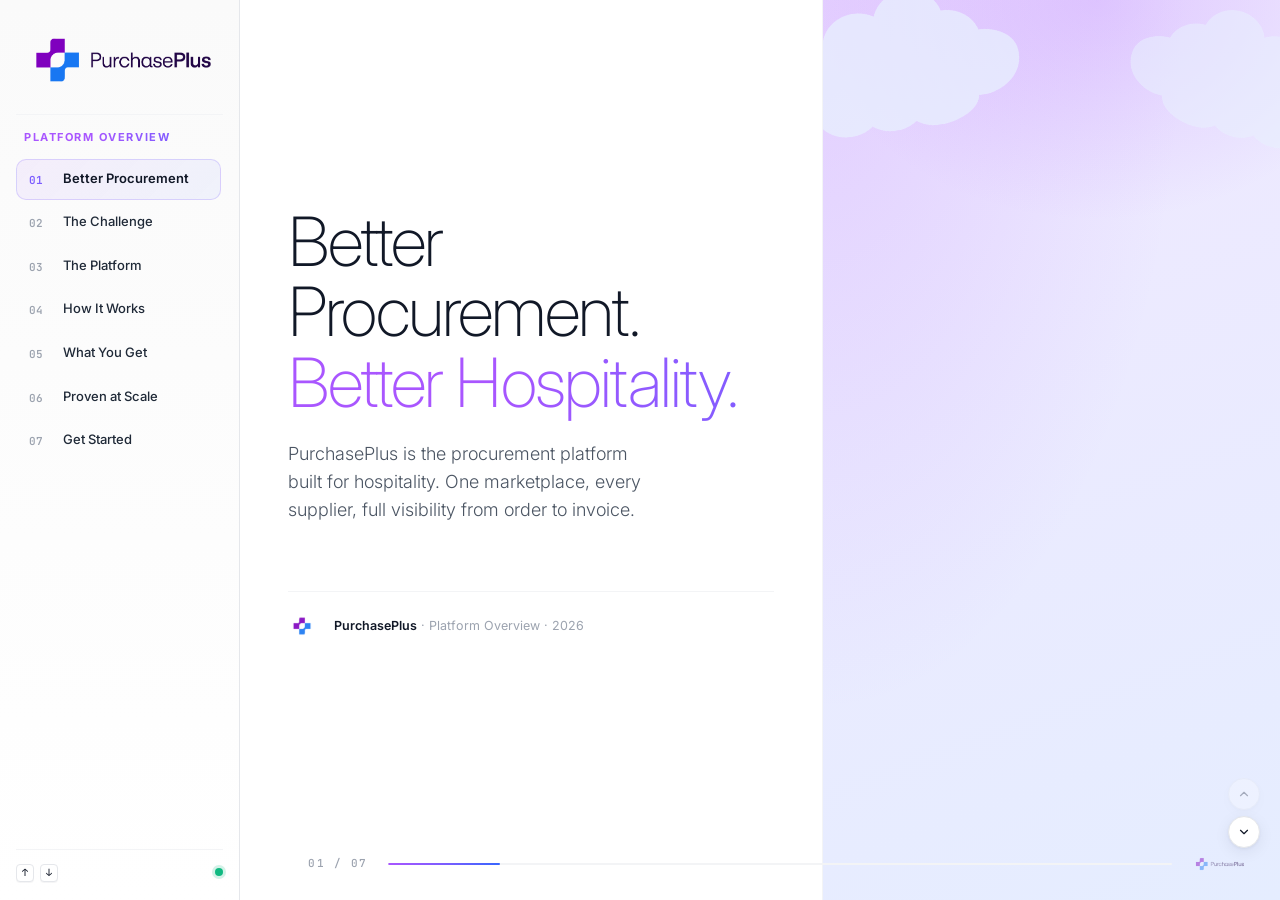
==== commit 316f18ef: "Remove device mockup from slide 1 cover" ====
--- a/index.html
+++ b/index.html
@@ -630,21 +630,14 @@
         </div>
 
         <div class="slide-right" style="overflow:hidden;">
-          <!-- Device image fills the full panel — devices show in lower ~65% -->
-          <img src="assets/PurchasePlus UI & UX/002_responsive-marketplace-desktop-mobile.png"
-               alt="PurchasePlus on desktop and mobile"
-               style="position:absolute;inset:0;width:100%;height:100%;object-fit:cover;object-position:center top;z-index:1;">
-          <!-- Gradient mask: blends away the image's purple sky, reveals brand bg -->
-          <div style="position:absolute;top:0;left:0;right:0;height:42%;z-index:2;
-                      background:linear-gradient(180deg,#f0e8ff 0%,#ece8ff 45%,rgba(240,232,255,0) 100%);"></div>
-          <!-- Radial brand glow behind clouds -->
-          <div style="position:absolute;top:0;left:0;right:0;height:50%;z-index:3;
+          <!-- Radial brand glow -->
+          <div style="position:absolute;top:0;left:0;right:0;height:50%;z-index:1;
                       background:radial-gradient(ellipse 90% 70% at 60% 0%,rgba(169,86,255,.22) 0%,transparent 70%);"></div>
-          <!-- Clouds sit over the gradient fade -->
+          <!-- Clouds -->
           <img src="assets/Colourful UI UX/Stand Alone/CLOUDS.png" alt=""
-               style="position:absolute;top:-8%;left:-12%;width:58%;opacity:.72;z-index:4;transform:rotate(-8deg);">
+               style="position:absolute;top:-8%;left:-12%;width:58%;opacity:.72;z-index:2;transform:rotate(-8deg);">
           <img src="assets/Colourful UI UX/Stand Alone/CLOUDS.png" alt=""
-               style="position:absolute;top:-5%;right:-16%;width:52%;opacity:.55;z-index:4;transform:rotate(15deg) scaleX(-1);">
+               style="position:absolute;top:-5%;right:-16%;width:52%;opacity:.55;z-index:2;transform:rotate(15deg) scaleX(-1);">
         </div>
 
       </section>
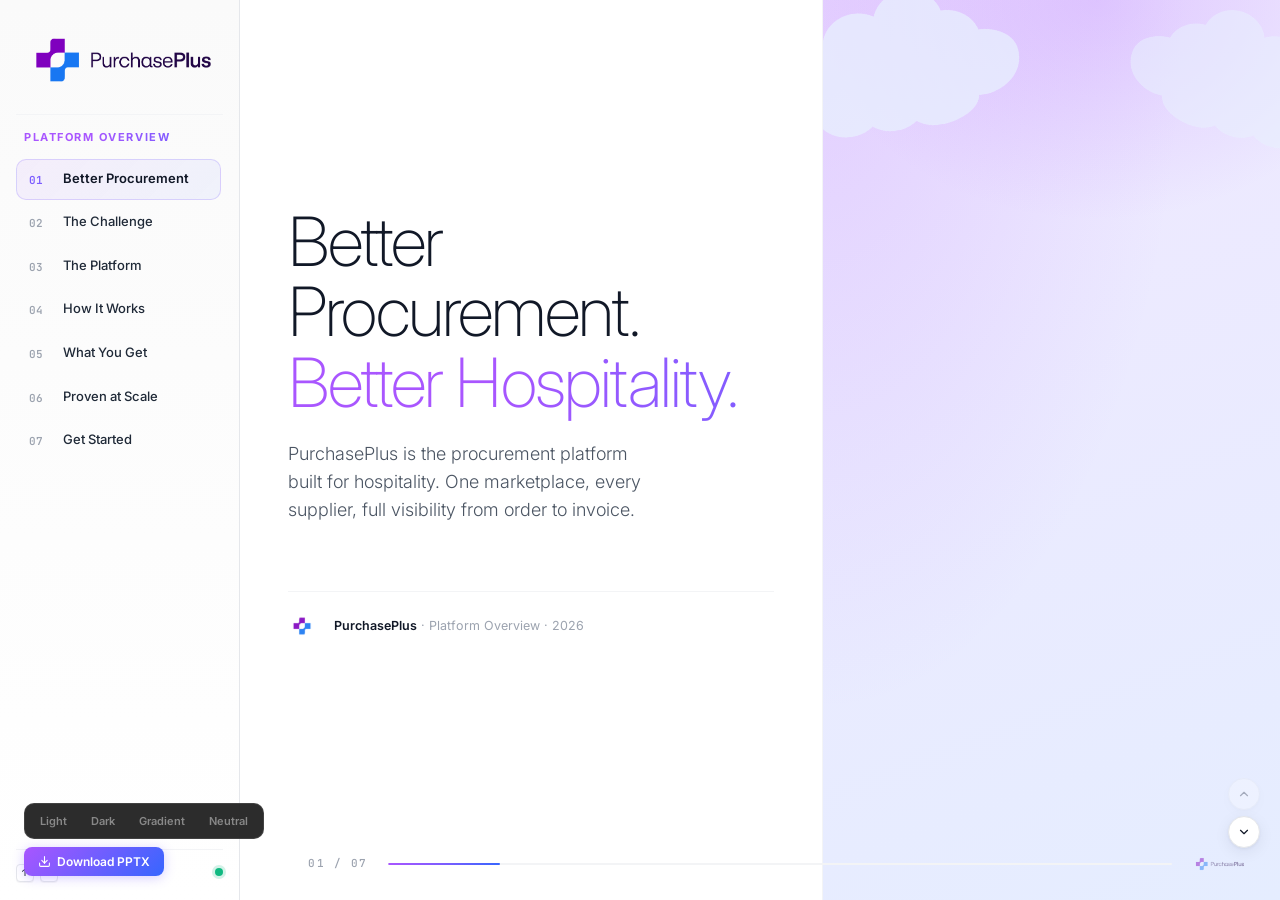
==== commit f35d5aaf: "Add design system, master slide library, mode switcher, PPTX export button" ====
--- a/index.html
+++ b/index.html
@@ -1104,7 +1104,44 @@
     touchX = null;
     if (Math.abs(dx) > 48) { dx < 0 ? go(current + 1) : go(current - 1); }
   }, { passive: true });
+
+  /* ── Mode switcher ── */
+  var modeBar = document.getElementById('modeBar');
+  if (modeBar) {
+    modeBar.querySelectorAll('.mode-btn').forEach(function(btn) {
+      btn.addEventListener('click', function() {
+        modeBar.querySelectorAll('.mode-btn').forEach(function(b) { b.classList.remove('active'); });
+        btn.classList.add('active');
+        document.documentElement.setAttribute('data-mode', btn.dataset.mode);
+      });
+    });
+  }
+
+  /* ── PPTX export ── */
+  window.exportPptx = function() {
+    var notify = document.createElement('div');
+    notify.style.cssText = 'position:fixed;bottom:24px;right:24px;z-index:9999;background:#1f1f1f;border:1px solid #333;border-radius:10px;padding:14px 18px;font-family:Inter,sans-serif;font-size:13px;color:#fff;box-shadow:0 8px 32px rgba(0,0,0,.5);max-width:320px;line-height:1.5;';
+    notify.innerHTML = '<div style="font-weight:700;margin-bottom:4px;">Export to PPTX</div><div style="color:#888;font-size:12px;">Open this presentation in Claude Code and run the powerpoint-pptx skill to generate a downloadable .pptx file.</div>';
+    document.body.appendChild(notify);
+    setTimeout(function() { notify.remove(); }, 5000);
+  };
+
 })();
 </script>
+
+<!-- Mode switcher + PPTX export overlay (bottom-left) -->
+<div id="modeBar" style="position:fixed;bottom:24px;left:24px;z-index:500;display:flex;flex-direction:column;gap:8px;align-items:flex-start;">
+  <div style="display:flex;align-items:center;gap:4px;background:rgba(15,15,15,.88);backdrop-filter:blur(12px);border:1px solid rgba(255,255,255,.10);border-radius:10px;padding:5px;">
+    <button class="mode-btn active" data-mode="light"    style="padding:5px 10px;border-radius:6px;font-size:11px;font-weight:600;color:#888;border:0;background:none;cursor:pointer;font-family:Inter,sans-serif;" onclick="document.documentElement.setAttribute('data-mode','light');document.querySelectorAll('.mode-btn').forEach(function(b){b.style.background=b.dataset.mode==='light'?'rgba(255,255,255,.12)':'none';b.style.color=b.dataset.mode==='light'?'#fff':'#888';})">Light</button>
+    <button class="mode-btn"        data-mode="dark"     style="padding:5px 10px;border-radius:6px;font-size:11px;font-weight:600;color:#888;border:0;background:none;cursor:pointer;font-family:Inter,sans-serif;" onclick="document.documentElement.setAttribute('data-mode','dark');document.querySelectorAll('.mode-btn').forEach(function(b){b.style.background=b.dataset.mode==='dark'?'rgba(255,255,255,.12)':'none';b.style.color=b.dataset.mode==='dark'?'#fff':'#888';})">Dark</button>
+    <button class="mode-btn"        data-mode="gradient" style="padding:5px 10px;border-radius:6px;font-size:11px;font-weight:600;color:#888;border:0;background:none;cursor:pointer;font-family:Inter,sans-serif;" onclick="document.documentElement.setAttribute('data-mode','gradient');document.querySelectorAll('.mode-btn').forEach(function(b){b.style.background=b.dataset.mode==='gradient'?'rgba(255,255,255,.12)':'none';b.style.color=b.dataset.mode==='gradient'?'#fff':'#888';})">Gradient</button>
+    <button class="mode-btn"        data-mode="neutral"  style="padding:5px 10px;border-radius:6px;font-size:11px;font-weight:600;color:#888;border:0;background:none;cursor:pointer;font-family:Inter,sans-serif;" onclick="document.documentElement.setAttribute('data-mode','neutral');document.querySelectorAll('.mode-btn').forEach(function(b){b.style.background=b.dataset.mode==='neutral'?'rgba(255,255,255,.12)':'none';b.style.color=b.dataset.mode==='neutral'?'#fff':'#888';})">Neutral</button>
+  </div>
+  <button onclick="exportPptx()" style="display:flex;align-items:center;gap:6px;padding:7px 14px;border-radius:8px;background:linear-gradient(135deg,#a956ff,#3766fe);color:#fff;font-size:12px;font-weight:600;border:0;cursor:pointer;font-family:Inter,sans-serif;box-shadow:0 2px 12px rgba(124,93,255,.3);">
+    <svg width="13" height="13" viewBox="0 0 24 24" fill="none" stroke="currentColor" stroke-width="2" stroke-linecap="round" stroke-linejoin="round"><path d="M21 15v4a2 2 0 0 1-2 2H5a2 2 0 0 1-2-2v-4"/><polyline points="7 10 12 15 17 10"/><line x1="12" y1="15" x2="12" y2="3"/></svg>
+    Download PPTX
+  </button>
+</div>
+
 </body>
 </html>
